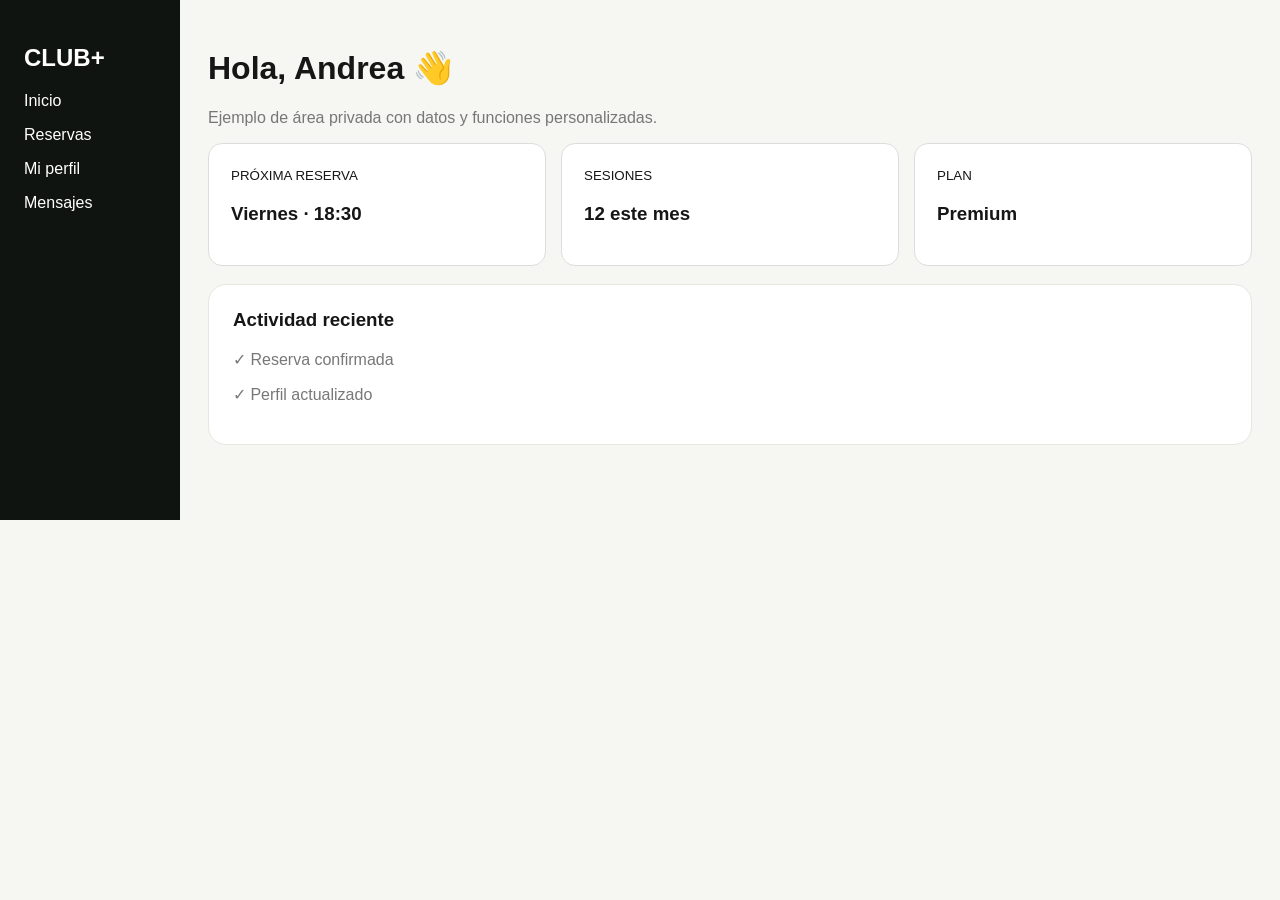
==== demos/avanzada.html @ 94c483b3 "Add avanzada.html interactive demo" ====
<!doctype html><html lang="es"><head><meta charset="utf-8"><meta name="viewport" content="width=device-width,initial-scale=1"><title>Demo Avanzada</title><link rel="stylesheet" href="demo.css"></head><body><div class="dashboard"><aside class="side"><h2>CLUB+</h2><p>Inicio</p><p>Reservas</p><p>Mi perfil</p><p>Mensajes</p></aside><main class="main"><h1>Hola, Andrea 👋</h1><p class="muted">Ejemplo de área privada con datos y funciones personalizadas.</p><div class="statgrid"><div class="stat"><small>PRÓXIMA RESERVA</small><h3>Viernes · 18:30</h3></div><div class="stat"><small>SESIONES</small><h3>12 este mes</h3></div><div class="stat"><small>PLAN</small><h3>Premium</h3></div></div><section class="card" style="margin-top:18px"><h3>Actividad reciente</h3><p class="muted">✓ Reserva confirmada</p><p class="muted">✓ Perfil actualizado</p></section></main></div></body></html>
---- demos/demo.css ----
*{box-sizing:border-box}body{margin:0;font-family:Arial,sans-serif;background:#f6f6f2;color:#161616}.demo-nav{display:flex;justify-content:space-between;align-items:center;padding:18px 6vw;background:#fff;border-bottom:1px solid #e8e8e0}.demo-nav b{font-size:22px}.demo-nav span{font-size:12px;color:#666}.hero{padding:80px 7vw;display:grid;grid-template-columns:1.1fr .9fr;gap:50px;align-items:center}.hero h1{font-size:clamp(42px,7vw,80px);line-height:.95;margin:0 0 20px}.hero p{color:#666;line-height:1.7;max-width:580px}.demo-btn{display:inline-block;background:#111;color:#fff;padding:13px 18px;border-radius:9px;margin-top:16px}.visual{min-height:330px;border-radius:28px;background:linear-gradient(135deg,#202020,#76766d);display:grid;place-items:center;color:white;font-size:32px;font-weight:800;box-shadow:0 22px 60px #0002}.section{padding:55px 7vw}.cards{display:grid;grid-template-columns:repeat(3,1fr);gap:18px}.card{background:white;border:1px solid #e7e7df;border-radius:18px;padding:24px;min-height:150px}.card h3{margin-top:0}.muted{color:#777}.dark{background:#111;color:#fff}.shop-grid{display:grid;grid-template-columns:repeat(3,1fr);gap:18px}.product{background:white;border-radius:18px;padding:14px;border:1px solid #e7e7df}.product .pic{height:180px;border-radius:12px;background:linear-gradient(135deg,#d6d1c5,#8f8a80)}.price{font-weight:800}.dashboard{display:grid;grid-template-columns:180px 1fr;min-height:520px}.side{background:#101410;color:white;padding:24px}.main{padding:28px}.statgrid{display:grid;grid-template-columns:repeat(3,1fr);gap:15px}.stat{background:white;padding:22px;border-radius:14px;border:1px solid #ddd}.community{display:grid;grid-template-columns:220px 1fr 260px;min-height:520px}.panel{padding:20px;border-right:1px solid #ddd;background:white}.feed{padding:24px}.post{background:white;border:1px solid #ddd;border-radius:16px;padding:18px;margin-bottom:14px}@media(max-width:700px){.hero,.cards,.shop-grid,.statgrid{grid-template-columns:1fr}.dashboard,.community{grid-template-columns:1fr}.side,.panel{display:none}}
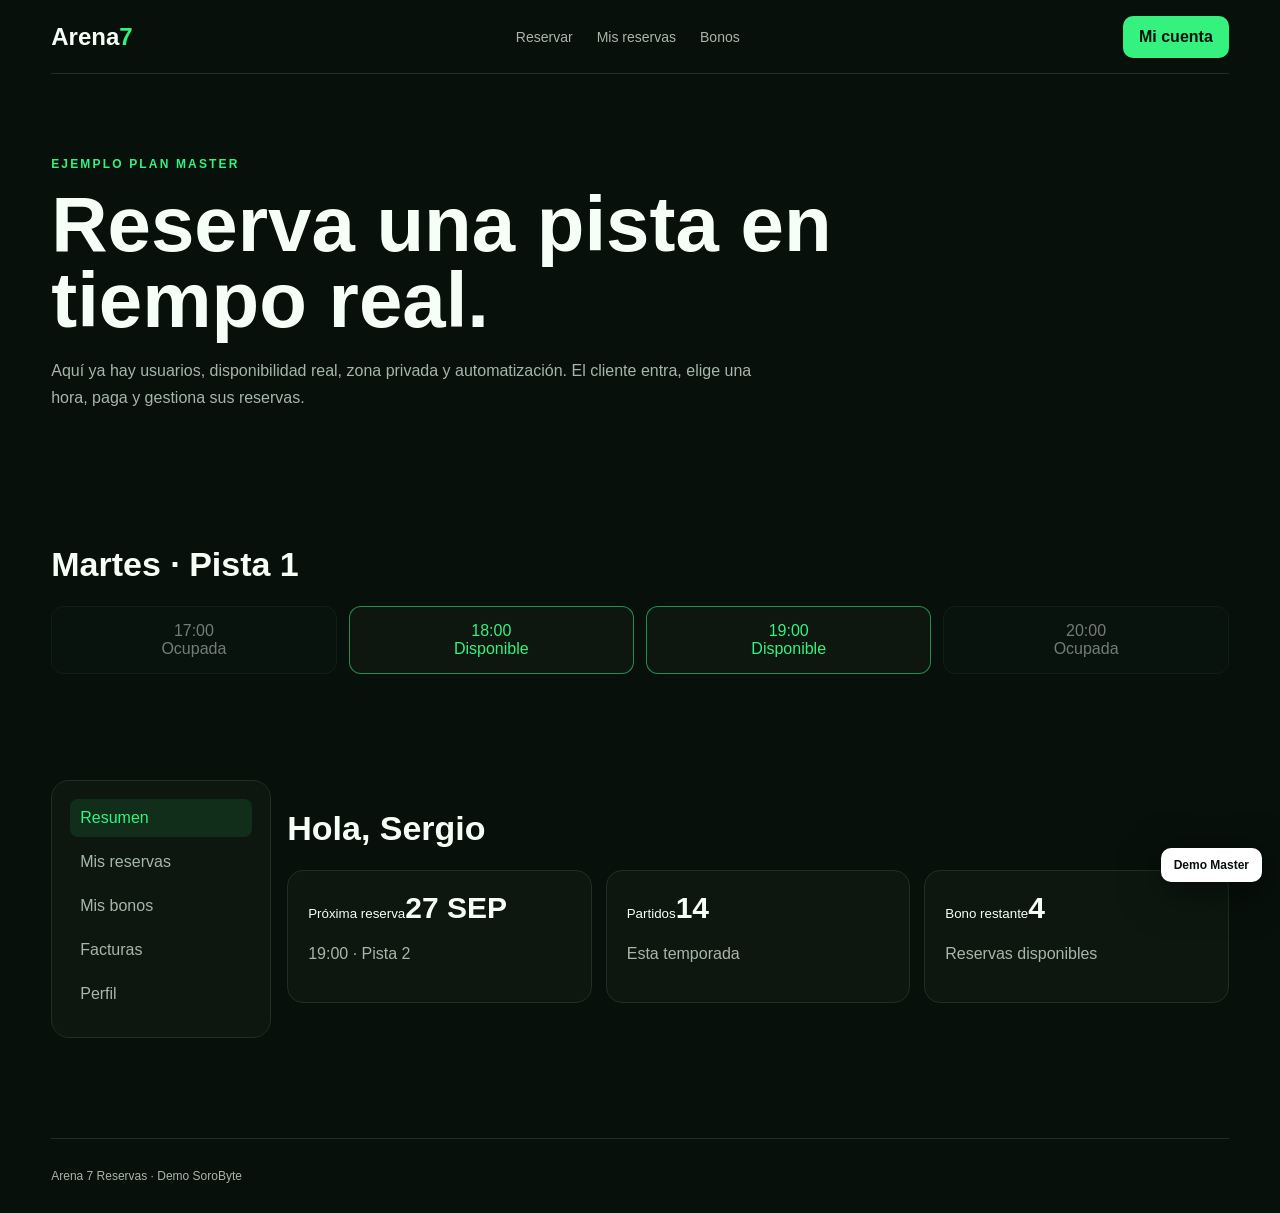
==== commit b9662fbe: "Add distinct plan examples and football center demos" ====
--- a/demos/avanzada.html
+++ b/demos/avanzada.html
@@ -1 +1 @@
-<!doctype html><html lang="es"><head><meta charset="utf-8"><meta name="viewport" content="width=device-width,initial-scale=1"><title>Demo Avanzada</title><link rel="stylesheet" href="demo.css"></head><body><div class="dashboard"><aside class="side"><h2>CLUB+</h2><p>Inicio</p><p>Reservas</p><p>Mi perfil</p><p>Mensajes</p></aside><main class="main"><h1>Hola, Andrea 👋</h1><p class="muted">Ejemplo de área privada con datos y funciones personalizadas.</p><div class="statgrid"><div class="stat"><small>PRÓXIMA RESERVA</small><h3>Viernes · 18:30</h3></div><div class="stat"><small>SESIONES</small><h3>12 este mes</h3></div><div class="stat"><small>PLAN</small><h3>Premium</h3></div></div><section class="card" style="margin-top:18px"><h3>Actividad reciente</h3><p class="muted">✓ Reserva confirmada</p><p class="muted">✓ Perfil actualizado</p></section></main></div></body></html>+<!doctype html><html lang="es"><head><meta charset="utf-8"><meta name="viewport" content="width=device-width,initial-scale=1"><title>Master · Arena 7 Reservas</title><link rel="stylesheet" href="demo.css?v=18"></head><body><div class="wrap"><header class="top"><div class="brand">Arena<span>7</span></div><nav class="nav"><a>Reservar</a><a>Mis reservas</a><a>Bonos</a></nav><a class="cta">Mi cuenta</a></header><main><section class="hero"><span class="eyebrow">EJEMPLO PLAN MASTER</span><h1>Reserva una pista en tiempo real.</h1><p>Aquí ya hay usuarios, disponibilidad real, zona privada y automatización. El cliente entra, elige una hora, paga y gestiona sus reservas.</p></section><section class="section"><h2>Martes · Pista 1</h2><div class="availability"><div class="slot busy">17:00<br>Ocupada</div><div class="slot available">18:00<br>Disponible</div><div class="slot available">19:00<br>Disponible</div><div class="slot busy">20:00<br>Ocupada</div></div></section><section class="section"><div class="dashboard"><aside class="sidebar"><div class="sideitem active">Resumen</div><div class="sideitem">Mis reservas</div><div class="sideitem">Mis bonos</div><div class="sideitem">Facturas</div><div class="sideitem">Perfil</div></aside><div><h2>Hola, Sergio</h2><div class="stats"><div class="stat"><small>Próxima reserva</small><b>27 SEP</b><p class="muted">19:00 · Pista 2</p></div><div class="stat"><small>Partidos</small><b>14</b><p class="muted">Esta temporada</p></div><div class="stat"><small>Bono restante</small><b>4</b><p class="muted">Reservas disponibles</p></div></div></div></div></section></main><footer class="footer">Arena 7 Reservas · Demo SoroByte</footer></div><div class="demo-note">Demo Master</div></body></html>
--- a/demos/demo.css
+++ b/demos/demo.css
@@ -1 +1,4 @@
-*{box-sizing:border-box}body{margin:0;font-family:Arial,sans-serif;background:#f6f6f2;color:#161616}.demo-nav{display:flex;justify-content:space-between;align-items:center;padding:18px 6vw;background:#fff;border-bottom:1px solid #e8e8e0}.demo-nav b{font-size:22px}.demo-nav span{font-size:12px;color:#666}.hero{padding:80px 7vw;display:grid;grid-template-columns:1.1fr .9fr;gap:50px;align-items:center}.hero h1{font-size:clamp(42px,7vw,80px);line-height:.95;margin:0 0 20px}.hero p{color:#666;line-height:1.7;max-width:580px}.demo-btn{display:inline-block;background:#111;color:#fff;padding:13px 18px;border-radius:9px;margin-top:16px}.visual{min-height:330px;border-radius:28px;background:linear-gradient(135deg,#202020,#76766d);display:grid;place-items:center;color:white;font-size:32px;font-weight:800;box-shadow:0 22px 60px #0002}.section{padding:55px 7vw}.cards{display:grid;grid-template-columns:repeat(3,1fr);gap:18px}.card{background:white;border:1px solid #e7e7df;border-radius:18px;padding:24px;min-height:150px}.card h3{margin-top:0}.muted{color:#777}.dark{background:#111;color:#fff}.shop-grid{display:grid;grid-template-columns:repeat(3,1fr);gap:18px}.product{background:white;border-radius:18px;padding:14px;border:1px solid #e7e7df}.product .pic{height:180px;border-radius:12px;background:linear-gradient(135deg,#d6d1c5,#8f8a80)}.price{font-weight:800}.dashboard{display:grid;grid-template-columns:180px 1fr;min-height:520px}.side{background:#101410;color:white;padding:24px}.main{padding:28px}.statgrid{display:grid;grid-template-columns:repeat(3,1fr);gap:15px}.stat{background:white;padding:22px;border-radius:14px;border:1px solid #ddd}.community{display:grid;grid-template-columns:220px 1fr 260px;min-height:520px}.panel{padding:20px;border-right:1px solid #ddd;background:white}.feed{padding:24px}.post{background:white;border:1px solid #ddd;border-radius:16px;padding:18px;margin-bottom:14px}@media(max-width:700px){.hero,.cards,.shop-grid,.statgrid{grid-template-columns:1fr}.dashboard,.community{grid-template-columns:1fr}.side,.panel{display:none}}+:root{--bg:#07100b;--panel:#0d1710;--line:#1c3023;--green:#35f27f;--text:#f5fff8;--muted:#a6b6aa;--white:#fff;--blue:#5ca8ff;--gold:#ffc857}
+*{box-sizing:border-box}body{margin:0;font-family:Inter,Arial,sans-serif;background:var(--bg);color:var(--text)}a{text-decoration:none;color:inherit}.wrap{width:min(1180px,92vw);margin:auto}.top{height:74px;display:flex;align-items:center;justify-content:space-between;border-bottom:1px solid var(--line)}.brand{font-weight:900;font-size:24px}.brand span{color:var(--green)}.nav{display:flex;gap:24px;color:var(--muted);font-size:14px}.cta{background:var(--green);color:#041008;padding:12px 16px;border-radius:10px;font-weight:800;display:inline-block}.hero{padding:80px 0 54px}.eyebrow{color:var(--green);font-size:12px;font-weight:800;letter-spacing:.18em}.hero h1{font-size:clamp(42px,7vw,78px);line-height:.98;margin:14px 0 18px;max-width:850px}.hero p{color:var(--muted);max-width:720px;line-height:1.7}.grid{display:grid;grid-template-columns:repeat(3,1fr);gap:16px}.card{background:var(--panel);border:1px solid var(--line);border-radius:20px;padding:22px}.card h3{margin:0 0 9px}.muted{color:var(--muted);line-height:1.6}.section{padding:36px 0 70px}.section h2{font-size:34px;margin-bottom:22px}.pill{display:inline-flex;padding:8px 11px;border-radius:999px;border:1px solid var(--line);color:var(--green);font-size:12px}.banner{border:1px solid var(--line);border-radius:22px;padding:28px;background:linear-gradient(135deg,rgba(53,242,127,.08),rgba(255,255,255,.01))}.demo-note{position:fixed;right:18px;bottom:18px;background:#fff;color:#07100b;padding:10px 13px;border-radius:10px;font-size:12px;font-weight:800;box-shadow:0 10px 40px #0008}.footer{border-top:1px solid var(--line);padding:30px 0;color:var(--muted);font-size:12px;margin-top:30px}
+.price{font-size:34px;font-weight:900;color:var(--white)}.availability{display:grid;grid-template-columns:repeat(4,1fr);gap:12px}.slot{padding:15px;border-radius:12px;border:1px solid var(--line);background:#0d1710;text-align:center}.slot.available{border-color:rgba(53,242,127,.55);color:var(--green)}.slot.busy{opacity:.45}.product-grid{display:grid;grid-template-columns:repeat(4,1fr);gap:16px}.product{background:#fff;color:#111;border-radius:16px;padding:14px}.product-art{height:150px;border-radius:12px;background:linear-gradient(145deg,#1f6d39,#0c1710);margin-bottom:12px;display:grid;place-items:center;font-size:38px}.dashboard{display:grid;grid-template-columns:220px 1fr;gap:16px}.sidebar{background:#0d1710;border:1px solid var(--line);border-radius:18px;padding:18px}.sideitem{padding:10px;border-radius:8px;color:var(--muted);margin-bottom:6px}.sideitem.active{background:rgba(53,242,127,.1);color:var(--green)}.stats{display:grid;grid-template-columns:repeat(3,1fr);gap:14px}.stat{background:#0d1710;border:1px solid var(--line);padding:20px;border-radius:16px}.stat b{font-size:30px}.league{width:100%;border-collapse:collapse}.league th,.league td{padding:13px;border-bottom:1px solid var(--line);text-align:left}.chat{display:grid;gap:10px}.msg{background:#0d1710;border:1px solid var(--line);padding:12px;border-radius:12px}.promo{background:linear-gradient(135deg,#17271d,#0b120e);border:1px solid rgba(53,242,127,.28);border-radius:24px;padding:34px;display:grid;grid-template-columns:1.3fr .7fr;gap:24px}.visual{min-height:250px;border-radius:18px;background:radial-gradient(circle at 30% 30%,rgba(53,242,127,.28),transparent 30%),linear-gradient(135deg,#12261a,#08100c);display:grid;place-items:center;font-size:72px}
+@media(max-width:820px){.nav{display:none}.grid,.product-grid,.availability,.stats,.promo,.dashboard{grid-template-columns:1fr}.hero{padding-top:50px}.hero h1{font-size:48px}.sidebar{display:none}}
